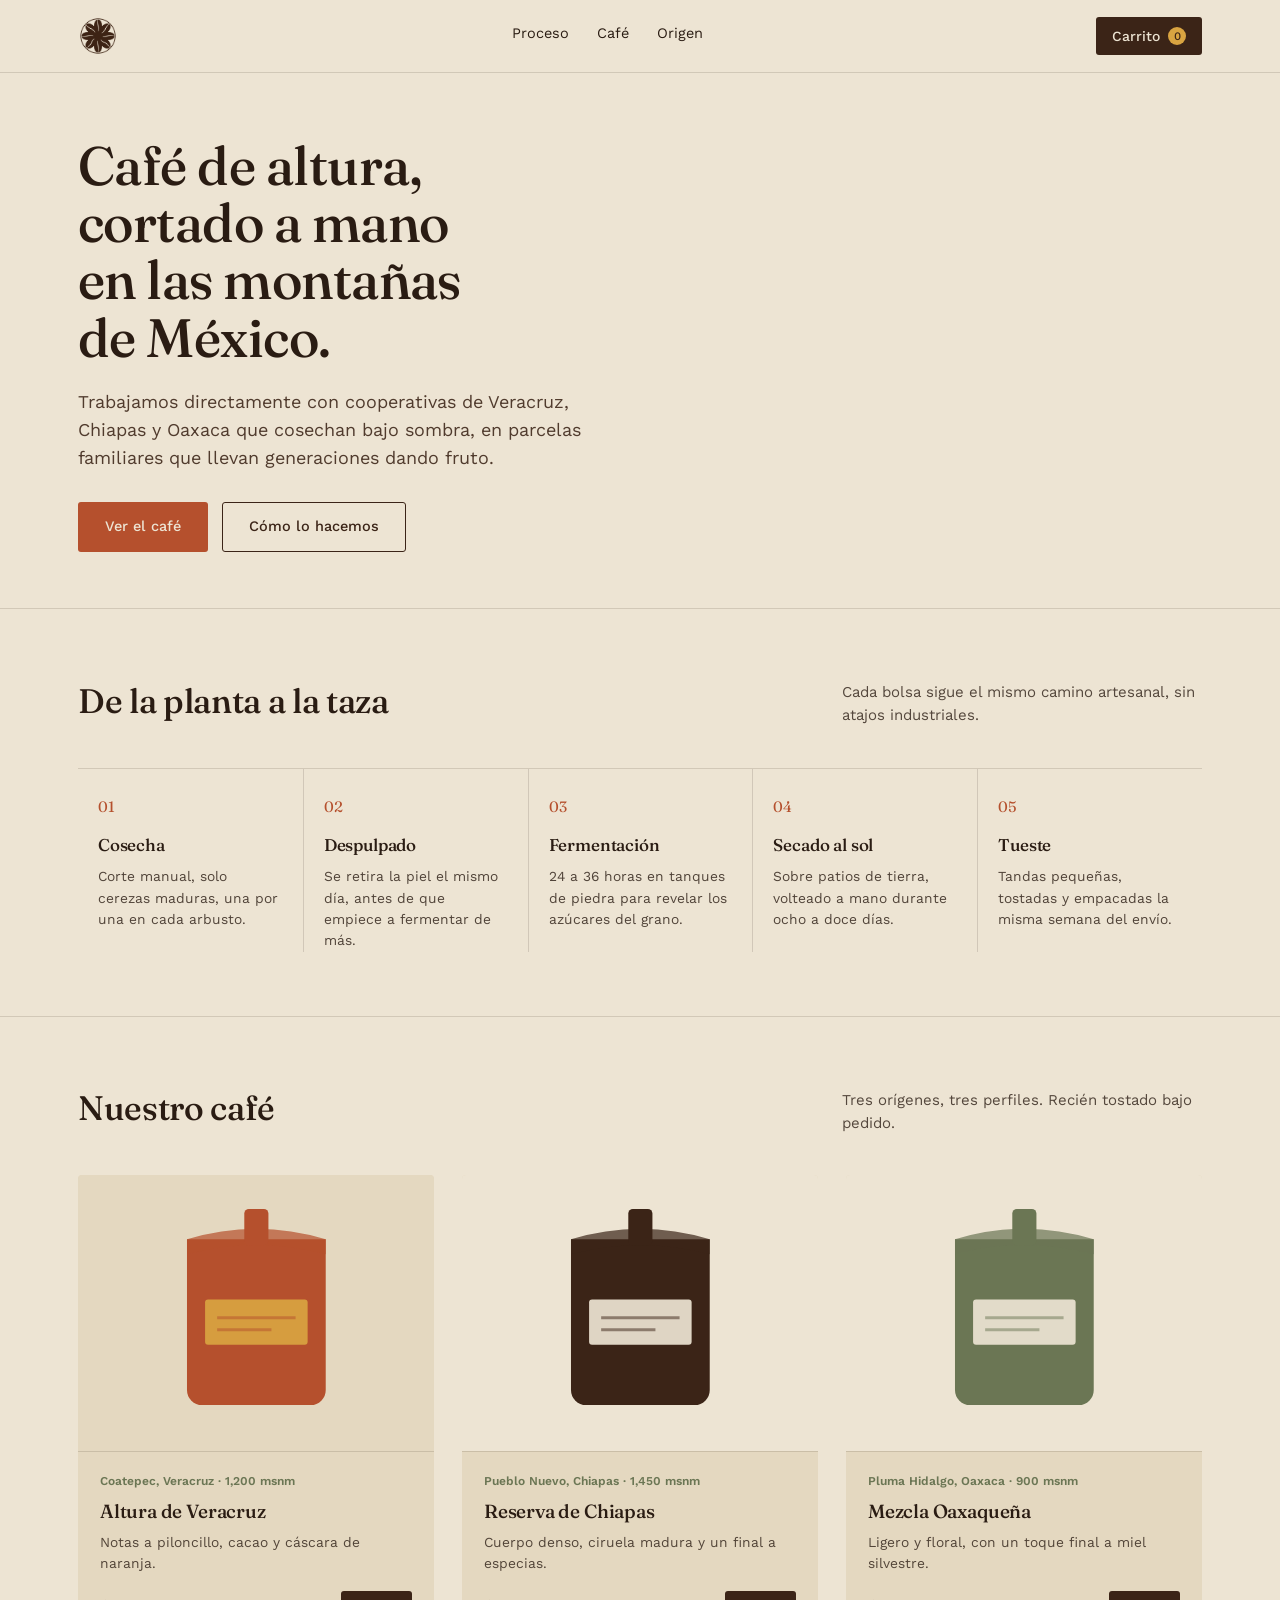
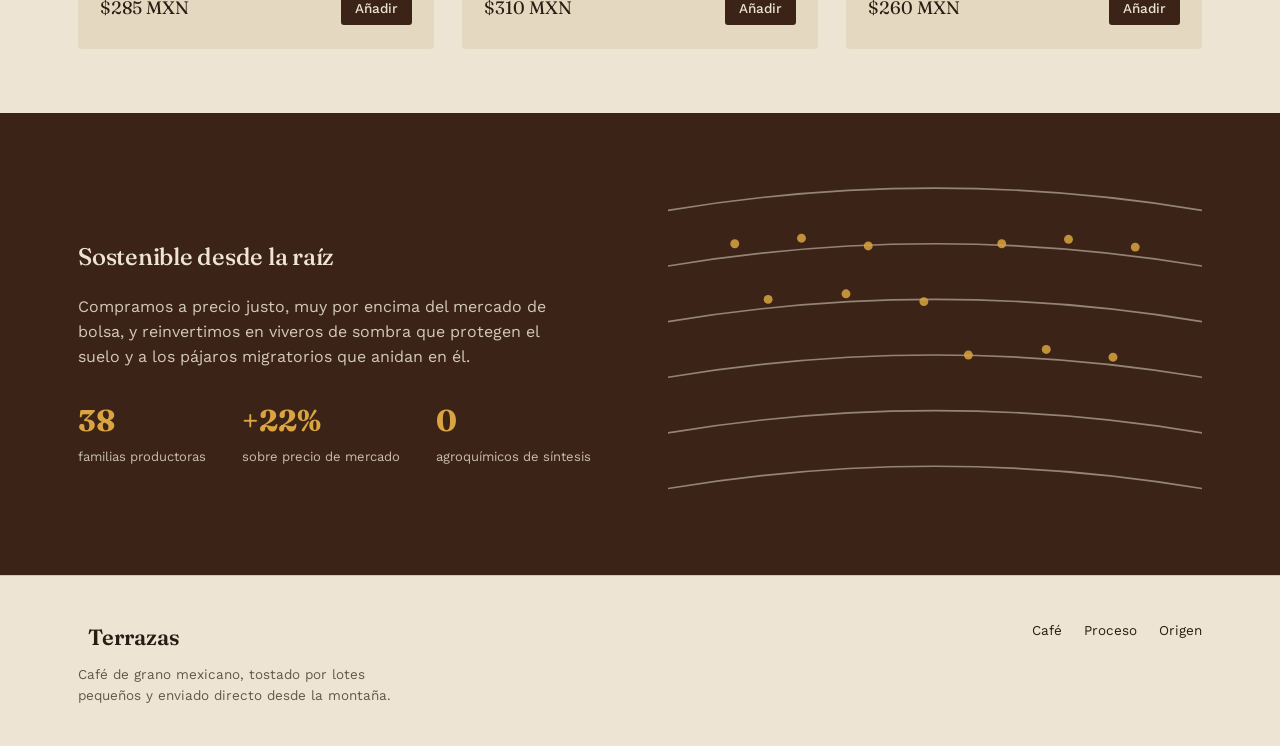
==== index.html @ 00e56173 "primer commit se acrulizan todos los archivos" ====
<!DOCTYPE html>
<html lang="es">
<head>
<meta charset="UTF-8">
<meta name="viewport" content="width=device-width, initial-scale=1, viewport-fit=cover">
<title>Café Lumbre</title>
<link rel="preconnect" href="https://fonts.googleapis.com">
<link rel="preconnect" href="https://fonts.gstatic.com" crossorigin>
<link href="https://fonts.googleapis.com/css2?family=Fraunces:ital,opsz,wght@0,9..144,400;0,9..144,500;0,9..144,600;1,9..144,500&family=Work+Sans:wght@400;500;600&display=swap" rel="stylesheet">
<link rel="stylesheet" href="styles.css">
</head>
<body>

<!----Nav-->
<header>
  <div class="nav">
    <a class="wordmark" href="index.html"><img src="pic/Logo1.png" alt="Terrazas" class="logo-img"></a>
    <nav class="links">
      <a href="html/proceso.html">Proceso</a>
      <a href="html/productos.html">Café</a>
      <a href="html/origen.html">Origen</a>
    </nav>
    <button class="cart-btn" id="openCart" aria-haspopup="dialog">
      Carrito <span class="cart-count" id="cartCount">0</span>
    </button>
  </div>
</header>

<!----Hero-->
<section class="hero">
  <div class="wrap hero-grid">
    <div>
      <h1>Café de altura, cortado a mano en las montañas de México.</h1>
      <p class="lede">Trabajamos directamente con cooperativas de Veracruz, Chiapas y Oaxaca que cosechan bajo sombra, en parcelas familiares que llevan generaciones dando fruto.</p>
      <div class="hero-ctas">
        <a href="html/productos.html" class="btn btn-primary">Ver el café</a>
        <a href="#proceso" class="btn btn-ghost">Cómo lo hacemos</a>
      </div>
    </div>
    <img class="terrain" src="https://i.pinimg.com/1200x/17/e6/44/17e644e3753b3bc26781514708dd3530.jpg" alt="">
  </div>
</section>

<section class="section" id="proceso">
  <div class="wrap">
    <div class="section-head">
      <h2>De la planta a la taza</h2>
      <p>Cada bolsa sigue el mismo camino artesanal, sin atajos industriales.</p>
    </div>
  </div>
  <div class="wrap scrollx">
    <div class="process">
      <div class="step"><span class="num">01</span><h3>Cosecha</h3><p>Corte manual, solo cerezas maduras, una por una en cada arbusto.</p></div>
      <div class="step"><span class="num">02</span><h3>Despulpado</h3><p>Se retira la piel el mismo día, antes de que empiece a fermentar de más.</p></div>
      <div class="step"><span class="num">03</span><h3>Fermentación</h3><p>24 a 36 horas en tanques de piedra para revelar los azúcares del grano.</p></div>
      <div class="step"><span class="num">04</span><h3>Secado al sol</h3><p>Sobre patios de tierra, volteado a mano durante ocho a doce días.</p></div>
      <div class="step"><span class="num">05</span><h3>Tueste</h3><p>Tandas pequeñas, tostadas y empacadas la misma semana del envío.</p></div>
    </div>
  </div>
</section>

<section class="section" id="tienda">
  <div class="wrap">
    <div class="section-head">
      <h2>Nuestro café</h2>
      <p>Tres orígenes, tres perfiles. Recién tostado bajo pedido.</p>
    </div>
    <div class="products" id="productGrid"></div>
  </div>
</section>

<section class="section sustain" id="origen">
  <div class="wrap sustain-grid">
    <div>
      <h2>Sostenible desde la raíz</h2>
      <p>Compramos a precio justo, muy por encima del mercado de bolsa, y reinvertimos en viveros de sombra que protegen el suelo y a los pájaros migratorios que anidan en él.</p>
      <div class="stat-row">
        <div class="stat"><b>38</b><span>familias productoras</span></div>
        <div class="stat"><b>+22%</b><span>sobre precio de mercado</span></div>
        <div class="stat"><b>0</b><span>agroquímicos de síntesis</span></div>
      </div>
    </div>
    <svg class="terraces" viewBox="0 0 480 300" xmlns="http://www.w3.org/2000/svg" role="img" aria-label="Terrazas de cultivo escalonadas">
      <g fill="none" stroke="#EDE4D3" stroke-width="1.5" opacity="0.5">
        <path d="M0 30 Q240 -10 480 30"/>
        <path d="M0 80 Q240 40 480 80"/>
        <path d="M0 130 Q240 90 480 130"/>
        <path d="M0 180 Q240 140 480 180"/>
        <path d="M0 230 Q240 190 480 230"/>
        <path d="M0 280 Q240 240 480 280"/>
      </g>
      <g fill="#D9A441" opacity="0.85">
        <circle cx="60" cy="60" r="4"/><circle cx="120" cy="55" r="4"/><circle cx="180" cy="62" r="4"/>
        <circle cx="90" cy="110" r="4"/><circle cx="160" cy="105" r="4"/><circle cx="230" cy="112" r="4"/>
        <circle cx="300" cy="60" r="4"/><circle cx="360" cy="56" r="4"/><circle cx="420" cy="63" r="4"/>
        <circle cx="270" cy="160" r="4"/><circle cx="340" cy="155" r="4"/><circle cx="400" cy="162" r="4"/>
      </g>
    </svg>
  </div>
</section>

<footer>
  <div class="wrap foot-grid">
    <div>
      <div class="wordmark"><span class="bean"></span>Terrazas</div>
      <p>Café de grano mexicano, tostado por lotes pequeños y enviado directo desde la montaña.</p>
    </div>
    <div class="foot-links">
      <a href="#tienda">Café</a>
      <a href="#proceso">Proceso</a>
      <a href="#origen">Origen</a>
    </div>
  </div>
</footer>

<div class="overlay" id="overlay"></div>
<aside class="drawer" id="drawer" role="dialog" aria-label="Carrito de compras" aria-hidden="true">
  <div class="drawer-head">
    <h3>Tu carrito</h3>
    <button id="closeCart" aria-label="Cerrar carrito">&times;</button>
  </div>
  <div class="drawer-items" id="drawerItems">
    <p class="cart-empty">Tu carrito está vacío.</p>
  </div>
  <div class="drawer-foot">
    <div class="drawer-total"><span>Total</span><b id="drawerTotal">$0 MXN</b></div>
    <button class="checkout-btn" id="checkoutBtn" disabled>Finalizar pedido</button>
    <p class="fine">Envío calculado al finalizar. Tostado la misma semana.</p>
  </div>
</aside>

<script src="script.js"></script>

</body>
</html>
---- styles.css ----
:root {
    --cream: #EDE4D3;
    --cream-2: #E4D8C0;
    --ink: #2A1C13;
    --brown: #3B2417;
    --sienna: #B5502D;
    --marigold: #D9A441;
    --sage: #6B7654;
    --line: rgba(42,28,19,0.14);
    box-sizing: border-box;
    padding-top: env(safe-area-inset-top, 0px);
    padding-bottom: env(safe-area-inset-bottom, 0px);
  }
  *, *::before, *::after { box-sizing: inherit; }
  html { scroll-padding-top: env(safe-area-inset-top, 0px); scroll-behavior: smooth; }
  html, body { height: 100%; }
  body {
    margin: 0;
    background: var(--cream);
    color: var(--ink);
    font-family: 'Work Sans', system-ui, sans-serif;
    font-size: 16px;
    line-height: 1.55;
  }
  h1, h2, h3, .display { font-family: 'Fraunces', Georgia, serif; font-weight: 500; letter-spacing: -0.01em; }
  a { color: inherit; }
  img { max-width: 100%; }
  .wrap { max-width: 1180px; margin: 0 auto; padding: 0 28px; }
  .scrollx { overflow-x: auto; }

  /* Header */
  header {
    position: sticky; top: 0; top: env(safe-area-inset-top, 0px);
    z-index: 40; background: rgba(237,228,211,0.92); backdrop-filter: blur(6px);
    border-bottom: 1px solid var(--line);
  }
  .nav { 
    display: flex; 
    align-items: center; 
    justify-content: space-between; 
    padding: 16px 28px; 
    max-width: 1180px; 
    margin: 0 auto; 
}
  
  .wordmark { 
    font-family: 'Fraunces', serif; 
    font-size: 22px; 
    font-weight: 600; display: 
    flex; align-items: 
    center; 
    gap: 10px; 
}

.logo-img { 
    height: 40px; 
    width: auto; 
    display: block; 
}

  nav.links {
    display: flex; 
    gap: 28px; 
    font-size: 14.5px; 
}

  nav.links a {
    text-decoration: none; 
    border-bottom: 1px solid transparent; 
    padding-bottom: 2px; 
    transition: border-color .2s; 
}

  nav.links a:hover, nav.links a:focus-visible { border-color: var(--sienna); }
  .cart-btn {
    display: flex; align-items: center; gap: 8px; background: var(--brown); color: var(--cream);
    border: none; border-radius: 3px; padding: 10px 16px; font-family: 'Work Sans', sans-serif;
    font-size: 14px; font-weight: 500; cursor: pointer;
  }
  .cart-btn:hover { background: var(--sienna); }
  .cart-count { background: var(--marigold); color: var(--brown); border-radius: 50%; min-width: 18px; height: 18px; font-size: 11.5px; display: inline-flex; align-items: center; justify-content: center; padding: 0 4px; }

  /* Hero */
  .hero { padding: 64px 0 56px; }
  .hero-grid { display: grid; grid-template-columns: 1.05fr 0.95fr; gap: 56px; align-items: center; }
  .hero h1 { font-size: clamp(34px, 4.6vw, 54px); line-height: 1.06; margin: 0 0 22px; max-width: 12ch; }
  .hero p.lede { font-size: 18px; max-width: 46ch; color: var(--brown); opacity: 0.88; margin: 0 0 30px; }
  .hero-ctas { display: flex; gap: 14px; flex-wrap: wrap; }
  .btn { display: inline-block; padding: 13px 26px; border-radius: 3px; font-size: 14.5px; font-weight: 500; text-decoration: none; cursor: pointer; border: 1px solid transparent; font-family: 'Work Sans', sans-serif; }
  .btn-primary { background: var(--sienna); color: var(--cream); }
  .btn-primary:hover { background: #9c4324; }
  .btn-ghost { background: transparent; border-color: var(--brown); color: var(--brown); }
  .btn-ghost:hover { background: var(--brown); color: var(--cream); }
  .terrain { width: 100%; height: auto; }

  /* Section headers */
  .section { padding: 64px 0; border-top: 1px solid var(--line); }
  .section-head { display: flex; justify-content: space-between; align-items: flex-end; gap: 24px; margin-bottom: 40px; flex-wrap: wrap; }
  .section-head h2 { font-size: clamp(26px, 3vw, 34px); margin: 0; max-width: 20ch; }
  .section-head p { max-width: 40ch; margin: 8px 0 0; opacity: 0.78; font-size: 15px; }

  /* Process */
  .process { display: grid; grid-template-columns: repeat(5, 1fr); gap: 0; border-top: 1px solid var(--line); }
  .step { padding: 26px 20px 0; border-left: 1px solid var(--line); position: relative; }
  .step:first-child { border-left: none; }
  .step .num { font-family: 'Fraunces', serif; font-size: 15px; color: var(--sienna); display: block; margin-bottom: 14px; }
  .step h3 { font-size: 17px; margin: 0 0 8px; }
  .step p { font-size: 13.8px; opacity: 0.8; margin: 0; }

  /* Products */
  .products { display: grid; grid-template-columns: repeat(3, 1fr); gap: 28px; }
  .card { background: var(--cream-2); border-radius: 4px; overflow: hidden; display: flex; flex-direction: column; }
  .bag { aspect-ratio: 4/3; position: relative; display: flex; align-items: center; justify-content: center; }
  .bag svg { width: 62%; height: 82%; }
  .card-body { padding: 20px 22px 24px; border-top: 1px solid var(--line); }
  .origin-tag { font-size: 12px; color: var(--sage); font-weight: 600; margin: 0 0 6px; }
  .card h3 { font-size: 19px; margin: 0 0 6px; }
  .card .notes { font-size: 13.8px; opacity: 0.78; margin: 0 0 16px; min-height: 38px; }
  .card-foot { display: flex; align-items: center; justify-content: space-between; }
  .price { font-family: 'Fraunces', serif; font-size: 18px; }
  .add-btn {
    background: var(--brown); color: var(--cream); border: none; border-radius: 3px;
    padding: 9px 14px; font-size: 13.5px; cursor: pointer; font-family: 'Work Sans', sans-serif; font-weight: 500;
  }
  .add-btn:hover { background: var(--sienna); }
  .add-btn:disabled { background: var(--sage); cursor: default; }

  /* Sustainability */
  .sustain { background: var(--brown); color: var(--cream); border-top: none; }
  .sustain-grid { display: grid; grid-template-columns: 1fr 1fr; gap: 56px; align-items: center; }
  .sustain h2 { color: var(--cream); }
  .sustain p { opacity: 0.86; max-width: 48ch; }
  .stat-row { display: flex; gap: 36px; margin-top: 28px; flex-wrap: wrap; }
  .stat b { font-family: 'Fraunces', serif; font-size: 30px; display: block; color: var(--marigold); }
  .stat span { font-size: 13px; opacity: 0.8; }
  .terraces { width: 100%; height: auto; }

  /* Footer */
  footer { padding: 44px 0 40px; border-top: 1px solid var(--line); }
  .foot-grid { display: flex; justify-content: space-between; align-items: flex-start; gap: 24px; flex-wrap: wrap; }
  .foot-grid p { font-size: 13.5px; opacity: 0.7; max-width: 40ch; margin: 10px 0 0; }
  .foot-links { display: flex; gap: 22px; font-size: 13.5px; }
  .foot-links a { text-decoration: none; }
  .foot-links a:hover { color: var(--sienna); }

  /* Cart drawer */
  .overlay {
    position: fixed; inset: 0; background: rgba(42,28,19,0.4); z-index: 50; opacity: 0; pointer-events: none; transition: opacity .25s;
  }
  .overlay.open { opacity: 1; pointer-events: auto; }
  .drawer {
    position: fixed; top: 0; right: -420px; width: 380px; max-width: 90vw; height: 100%;
    background: var(--cream); z-index: 51; box-shadow: -8px 0 24px rgba(0,0,0,0.15);
    display: flex; flex-direction: column; transition: right .3s ease;
    padding-top: env(safe-area-inset-top, 0px); padding-bottom: env(safe-area-inset-bottom, 0px);
  }
  .drawer.open { right: 0; }
  .drawer-head { display: flex; justify-content: space-between; align-items: center; padding: 22px 24px; border-bottom: 1px solid var(--line); }
  .drawer-head h3 { margin: 0; font-size: 20px; }
  .drawer-head button { background: none; border: none; font-size: 22px; cursor: pointer; color: var(--brown); line-height: 1; }
  .drawer-items { flex: 1; overflow-y: auto; padding: 18px 24px; }
  .cart-empty { opacity: 0.6; font-size: 14px; margin-top: 20px; }
  .cart-row { display: flex; justify-content: space-between; gap: 12px; padding: 14px 0; border-bottom: 1px solid var(--line); }
  .cart-row .ci-name { font-size: 14.5px; font-weight: 500; }
  .cart-row .ci-meta { font-size: 12.5px; opacity: 0.65; margin-top: 3px; }
  .qty { display: flex; align-items: center; gap: 8px; margin-top: 6px; }
  .qty button { width: 22px; height: 22px; border: 1px solid var(--line); background: none; border-radius: 3px; cursor: pointer; font-size: 13px; }
  .drawer-foot { padding: 20px 24px; border-top: 1px solid var(--line); }
  .drawer-total { display: flex; justify-content: space-between; font-size: 15px; margin-bottom: 14px; }
  .drawer-total b { font-family: 'Fraunces', serif; font-size: 19px; }
  .checkout-btn { width: 100%; background: var(--sienna); color: var(--cream); border: none; padding: 14px; border-radius: 3px; font-size: 15px; font-weight: 500; cursor: pointer; }
  .checkout-btn:hover { background: #9c4324; }
  .fine { font-size: 12px; opacity: 0.6; margin-top: 10px; text-align: center; }

  :focus-visible { outline: 2px solid var(--sienna); outline-offset: 2px; }

  @media (max-width: 860px) {
    .hero-grid, .sustain-grid { grid-template-columns: 1fr; }
    .hero { padding-top: 36px; }
    .process { grid-template-columns: 1fr 1fr; }
    .step { border-left: none; border-top: 1px solid var(--line); padding-top: 20px; }
    .step:nth-child(odd) { border-left: none; }
    .products { grid-template-columns: 1fr 1fr; }
    nav.links { display: none; }
  }
  @media (max-width: 540px) {
    .process { grid-template-columns: 1fr 1fr; }
    .products { grid-template-columns: 1fr; }
  }

  @media (prefers-reduced-motion: reduce) {
    * { transition: none !important; scroll-behavior: auto !important; }
  }
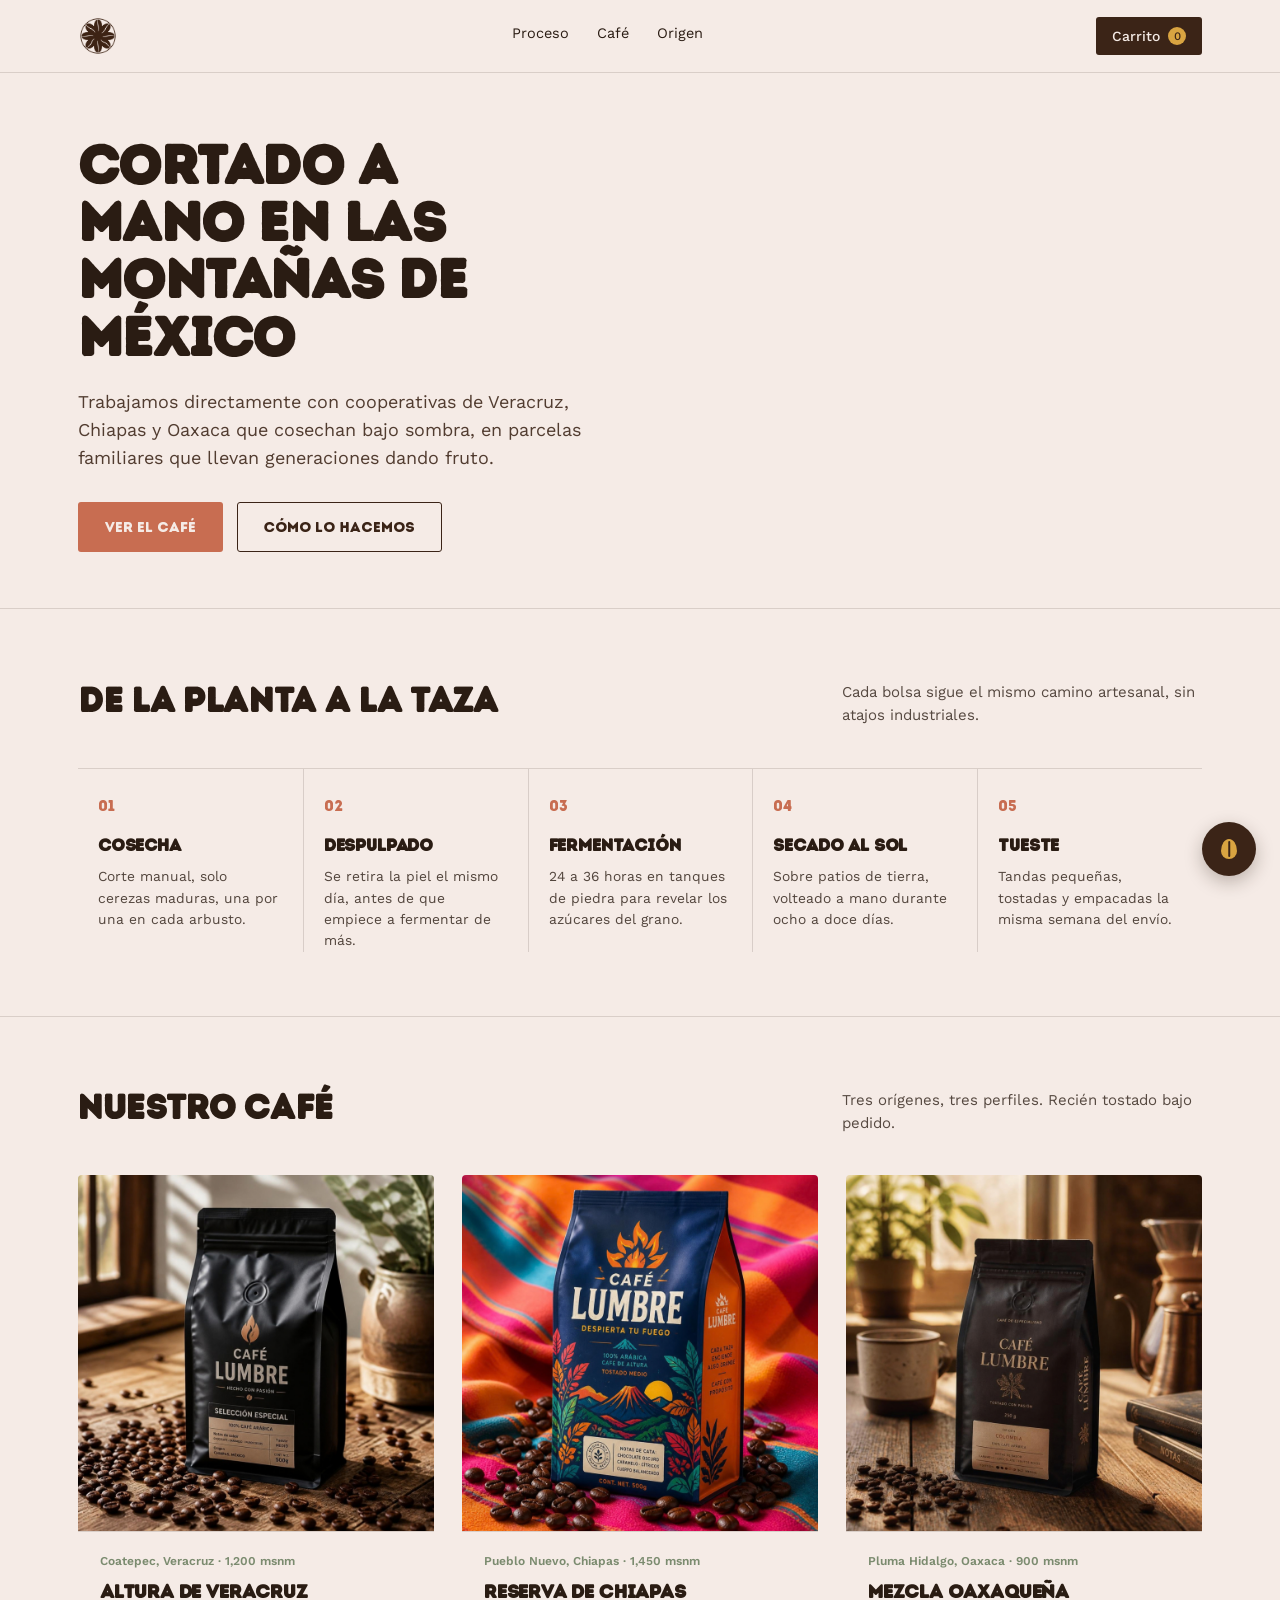
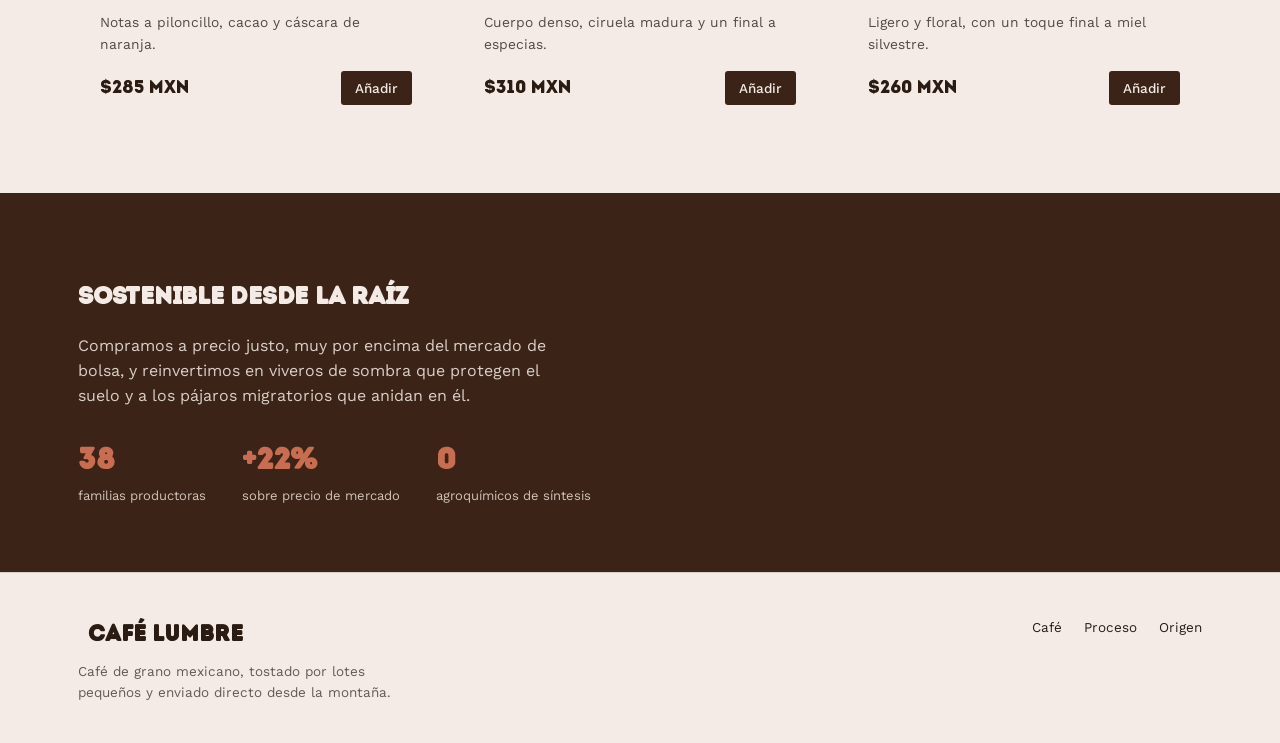
==== commit 5e327ebe: "Se agrega paginas de orige, proceso, pago, fuentes y chatbot" ====
--- a/index.html
+++ b/index.html
@@ -1,135 +1,143 @@
 <!DOCTYPE html>
-<html lang="es">
-<head>
-<meta charset="UTF-8">
-<meta name="viewport" content="width=device-width, initial-scale=1, viewport-fit=cover">
-<title>Café Lumbre</title>
-<link rel="preconnect" href="https://fonts.googleapis.com">
-<link rel="preconnect" href="https://fonts.gstatic.com" crossorigin>
-<link href="https://fonts.googleapis.com/css2?family=Fraunces:ital,opsz,wght@0,9..144,400;0,9..144,500;0,9..144,600;1,9..144,500&family=Work+Sans:wght@400;500;600&display=swap" rel="stylesheet">
-<link rel="stylesheet" href="styles.css">
-</head>
-<body>
+    <html lang="es">
+        <head>
+            <meta charset="UTF-8">
+            <meta name="viewport" content="width=device-width, initial-scale=1, viewport-fit=cover">
+            <title>Café Lumbre</title>
+            <link rel="preconnect" href="https://fonts.googleapis.com">
+            <link rel="preconnect" href="https://fonts.gstatic.com" crossorigin>
+            <link href="https://fonts.googleapis.com/css2?family=Fraunces:ital,opsz,wght@0,9..144,400;0,9..144,500;0,9..144,600;1,9..144,500&family=Work+Sans:wght@400;500;600&display=swap" rel="stylesheet">
+            <link rel="stylesheet" href="styles.css">
+            <link rel="icon" type="image/png" href="pic/Logo1.png">
+        </head>
+        <body>
 
-<!----Nav-->
-<header>
-  <div class="nav">
-    <a class="wordmark" href="index.html"><img src="pic/Logo1.png" alt="Terrazas" class="logo-img"></a>
-    <nav class="links">
-      <a href="html/proceso.html">Proceso</a>
-      <a href="html/productos.html">Café</a>
-      <a href="html/origen.html">Origen</a>
-    </nav>
-    <button class="cart-btn" id="openCart" aria-haspopup="dialog">
-      Carrito <span class="cart-count" id="cartCount">0</span>
-    </button>
-  </div>
-</header>
+        <!----Nav-->
+        <header>
+        <div class="nav">
+            <a class="wordmark" href="index.html"><img src="pic/Logo1.png" alt="Terrazas" class="logo-img"></a>
+            <nav class="links">
+            <a href="html/proceso.html">Proceso</a>
+            <a href="html/productos.html">Café</a>
+            <a href="html/origen.html">Origen</a>
+            </nav>
+            <button class="cart-btn" id="openCart" aria-haspopup="dialog">
+            Carrito <span class="cart-count" id="cartCount">0</span>
+            </button>
+        </div>
+        </header>
 
-<!----Hero-->
-<section class="hero">
-  <div class="wrap hero-grid">
-    <div>
-      <h1>Café de altura, cortado a mano en las montañas de México.</h1>
-      <p class="lede">Trabajamos directamente con cooperativas de Veracruz, Chiapas y Oaxaca que cosechan bajo sombra, en parcelas familiares que llevan generaciones dando fruto.</p>
-      <div class="hero-ctas">
-        <a href="html/productos.html" class="btn btn-primary">Ver el café</a>
-        <a href="#proceso" class="btn btn-ghost">Cómo lo hacemos</a>
-      </div>
-    </div>
-    <img class="terrain" src="https://i.pinimg.com/1200x/17/e6/44/17e644e3753b3bc26781514708dd3530.jpg" alt="">
-  </div>
-</section>
+        <!----Hero-->
+        <section class="hero">
+        <div class="wrap hero-grid">
+            <div>
+            <h1>Cortado a mano en las montañas de México</h1>
+            <p class="lede">Trabajamos directamente con cooperativas de Veracruz, Chiapas y Oaxaca que cosechan bajo sombra, en parcelas familiares que llevan generaciones dando fruto.</p>
+            <div class="hero-ctas">
+                <a href="html/productos.html" class="btn btn-primary">Ver el café</a>
+                <a href="html/proceso.html" class="btn btn-ghost">Cómo lo hacemos</a>
+            </div>
+            </div>
+            <img class="terrain" src="https://i.pinimg.com/1200x/17/e6/44/17e644e3753b3bc26781514708dd3530.jpg" alt="">
+        </div>
+        </section>
 
-<section class="section" id="proceso">
-  <div class="wrap">
-    <div class="section-head">
-      <h2>De la planta a la taza</h2>
-      <p>Cada bolsa sigue el mismo camino artesanal, sin atajos industriales.</p>
-    </div>
-  </div>
-  <div class="wrap scrollx">
-    <div class="process">
-      <div class="step"><span class="num">01</span><h3>Cosecha</h3><p>Corte manual, solo cerezas maduras, una por una en cada arbusto.</p></div>
-      <div class="step"><span class="num">02</span><h3>Despulpado</h3><p>Se retira la piel el mismo día, antes de que empiece a fermentar de más.</p></div>
-      <div class="step"><span class="num">03</span><h3>Fermentación</h3><p>24 a 36 horas en tanques de piedra para revelar los azúcares del grano.</p></div>
-      <div class="step"><span class="num">04</span><h3>Secado al sol</h3><p>Sobre patios de tierra, volteado a mano durante ocho a doce días.</p></div>
-      <div class="step"><span class="num">05</span><h3>Tueste</h3><p>Tandas pequeñas, tostadas y empacadas la misma semana del envío.</p></div>
-    </div>
-  </div>
-</section>
+        <section class="section" id="proceso">
+        <div class="wrap">
+            <div class="section-head">
+            <h2>De la planta a la taza</h2>
+            <p>Cada bolsa sigue el mismo camino artesanal, sin atajos industriales.</p>
+            </div>
+        </div>
+        
+        <div class="wrap scrollx">
+            <div class="process">
+            <div class="step"><span class="num">01</span><h3>Cosecha</h3><p>Corte manual, solo cerezas maduras, una por una en cada arbusto.</p></div>
+            <div class="step"><span class="num">02</span><h3>Despulpado</h3><p>Se retira la piel el mismo día, antes de que empiece a fermentar de más.</p></div>
+            <div class="step"><span class="num">03</span><h3>Fermentación</h3><p>24 a 36 horas en tanques de piedra para revelar los azúcares del grano.</p></div>
+            <div class="step"><span class="num">04</span><h3>Secado al sol</h3><p>Sobre patios de tierra, volteado a mano durante ocho a doce días.</p></div>
+            <div class="step"><span class="num">05</span><h3>Tueste</h3><p>Tandas pequeñas, tostadas y empacadas la misma semana del envío.</p></div>
+            </div>
+        </div>
+        </section>
 
-<section class="section" id="tienda">
-  <div class="wrap">
-    <div class="section-head">
-      <h2>Nuestro café</h2>
-      <p>Tres orígenes, tres perfiles. Recién tostado bajo pedido.</p>
-    </div>
-    <div class="products" id="productGrid"></div>
-  </div>
-</section>
+        <section class="section" id="tienda">
+        <div class="wrap">
+            <div class="section-head">
+            <h2>Nuestro café</h2>
+            <p>Tres orígenes, tres perfiles. Recién tostado bajo pedido.</p>
+            </div>
+            <div class="products" id="productGrid"></div>
+        </div>
+        </section>
 
-<section class="section sustain" id="origen">
-  <div class="wrap sustain-grid">
-    <div>
-      <h2>Sostenible desde la raíz</h2>
-      <p>Compramos a precio justo, muy por encima del mercado de bolsa, y reinvertimos en viveros de sombra que protegen el suelo y a los pájaros migratorios que anidan en él.</p>
-      <div class="stat-row">
-        <div class="stat"><b>38</b><span>familias productoras</span></div>
-        <div class="stat"><b>+22%</b><span>sobre precio de mercado</span></div>
-        <div class="stat"><b>0</b><span>agroquímicos de síntesis</span></div>
-      </div>
-    </div>
-    <svg class="terraces" viewBox="0 0 480 300" xmlns="http://www.w3.org/2000/svg" role="img" aria-label="Terrazas de cultivo escalonadas">
-      <g fill="none" stroke="#EDE4D3" stroke-width="1.5" opacity="0.5">
-        <path d="M0 30 Q240 -10 480 30"/>
-        <path d="M0 80 Q240 40 480 80"/>
-        <path d="M0 130 Q240 90 480 130"/>
-        <path d="M0 180 Q240 140 480 180"/>
-        <path d="M0 230 Q240 190 480 230"/>
-        <path d="M0 280 Q240 240 480 280"/>
-      </g>
-      <g fill="#D9A441" opacity="0.85">
-        <circle cx="60" cy="60" r="4"/><circle cx="120" cy="55" r="4"/><circle cx="180" cy="62" r="4"/>
-        <circle cx="90" cy="110" r="4"/><circle cx="160" cy="105" r="4"/><circle cx="230" cy="112" r="4"/>
-        <circle cx="300" cy="60" r="4"/><circle cx="360" cy="56" r="4"/><circle cx="420" cy="63" r="4"/>
-        <circle cx="270" cy="160" r="4"/><circle cx="340" cy="155" r="4"/><circle cx="400" cy="162" r="4"/>
-      </g>
-    </svg>
-  </div>
-</section>
+        <section class="section sustain" id="origen">
+        <div class="wrap sustain-grid">
+            <div>
+            <h2>Sostenible desde la raíz</h2>
+            <p>Compramos a precio justo, muy por encima del mercado de bolsa, y reinvertimos en viveros de sombra que protegen el suelo y a los pájaros migratorios que anidan en él.</p>
+            <div class="stat-row">
+                <div class="stat"><b>38</b><span>familias productoras</span></div>
+                <div class="stat"><b>+22%</b><span>sobre precio de mercado</span></div>
+                <div class="stat"><b>0</b><span>agroquímicos de síntesis</span></div>
+            </div>
+            </div>
+            <img src="https://i.pinimg.com/1200x/43/48/f4/4348f465239a3641b1f151736eb469ff.jpg" alt="">
+        </div>
+        </section>
 
-<footer>
-  <div class="wrap foot-grid">
-    <div>
-      <div class="wordmark"><span class="bean"></span>Terrazas</div>
-      <p>Café de grano mexicano, tostado por lotes pequeños y enviado directo desde la montaña.</p>
-    </div>
-    <div class="foot-links">
-      <a href="#tienda">Café</a>
-      <a href="#proceso">Proceso</a>
-      <a href="#origen">Origen</a>
-    </div>
-  </div>
-</footer>
+        <!---Footer-->
+        <footer>
+        <div class="wrap foot-grid">
+            <div>
+            <div class="wordmark"><span class="bean"></span>Café Lumbre</div>
+            <p>Café de grano mexicano, tostado por lotes pequeños y enviado directo desde la montaña.</p>
+            </div>
+            <div class="foot-links">
+            <a href="html/productos.html">Café</a>
+            <a href="html/proceso.html">Proceso</a>
+            <a href="html/origen.html">Origen</a>
+            </div>
+        </div>
+        </footer>
 
-<div class="overlay" id="overlay"></div>
-<aside class="drawer" id="drawer" role="dialog" aria-label="Carrito de compras" aria-hidden="true">
-  <div class="drawer-head">
-    <h3>Tu carrito</h3>
-    <button id="closeCart" aria-label="Cerrar carrito">&times;</button>
-  </div>
-  <div class="drawer-items" id="drawerItems">
-    <p class="cart-empty">Tu carrito está vacío.</p>
-  </div>
-  <div class="drawer-foot">
-    <div class="drawer-total"><span>Total</span><b id="drawerTotal">$0 MXN</b></div>
-    <button class="checkout-btn" id="checkoutBtn" disabled>Finalizar pedido</button>
-    <p class="fine">Envío calculado al finalizar. Tostado la misma semana.</p>
-  </div>
-</aside>
+        <div class="overlay" id="overlay"></div>
+        <aside class="drawer" id="drawer" role="dialog" aria-label="Carrito de compras" aria-hidden="true">
+        <div class="drawer-head">
+            <h3>Tu carrito</h3>
+            <button id="closeCart" aria-label="Cerrar carrito">&times;</button>
+        </div>
+        <div class="drawer-items" id="drawerItems">
+            <p class="cart-empty">Tu carrito está vacío.</p>
+        </div>
+        <div class="drawer-foot">
+            <div class="drawer-total"><span>Total</span><b id="drawerTotal">$0 MXN</b></div>
+            <button class="checkout-btn" id="checkoutBtn" disabled>Finalizar pedido</button>
+            <p class="fine">Envío calculado al finalizar.</p>
+        </div>
+        </aside>
 
-<script src="script.js"></script>
+        <!--Chatbot-->
+        <button class="chat-fab" id="openChat" aria-haspopup="dialog" aria-label="Abrir chat">
+        <span class="bean"></span>
+        </button>
+        <aside class="chat-panel" id="chatPanel" role="dialog" aria-label="Chat con Terrazas" aria-hidden="true">
+        <div class="chat-head">
+            <h3>Pregúntale a Terrazas</h3>
+            <button id="closeChat" aria-label="Cerrar chat">&times;</button>
+        </div>
+        <div class="chat-messages" id="chatMessages">
+            <div class="chat-msg bot">¡Hola! Pregúntame sobre nuestros orígenes, el proceso de tueste o cómo hacer tu pedido.</div>
+        </div>
+        <form class="chat-form" id="chatForm">
+            <input type="text" id="chatInput" placeholder="Escribe tu pregunta..." autocomplete="off">
+            <button type="submit" aria-label="Enviar">Enviar</button>
+        </form>
+        </aside>
 
-</body>
-</html>+        <link rel="stylesheet" href="css/chatbot.css">
+        <script src="script.js"></script>
+        <script src="chatbot.js"></script>
+
+        </body>
+    </html>
--- a/styles.css
+++ b/styles.css
@@ -1,19 +1,26 @@
 :root {
-    --cream: #EDE4D3;
-    --cream-2: #E4D8C0;
+    --cream: #f5ebe6;
+    --cream-2: #f5ebe6;
     --ink: #2A1C13;
     --brown: #3B2417;
-    --sienna: #B5502D;
+    --sienna: #c86d51;
     --marigold: #D9A441;
-    --sage: #6B7654;
+    --sage: #7B8B6F;
     --line: rgba(42,28,19,0.14);
     box-sizing: border-box;
     padding-top: env(safe-area-inset-top, 0px);
     padding-bottom: env(safe-area-inset-bottom, 0px);
   }
   *, *::before, *::after { box-sizing: inherit; }
-  html { scroll-padding-top: env(safe-area-inset-top, 0px); scroll-behavior: smooth; }
-  html, body { height: 100%; }
+  d
+  html { 
+    scroll-padding-top: env(safe-area-inset-top, 0px); 
+    scroll-behavior: smooth; }
+
+  html, body { 
+    height: 100%; 
+  }
+  
   body {
     margin: 0;
     background: var(--cream);
@@ -22,18 +29,47 @@
     font-size: 16px;
     line-height: 1.55;
   }
-  h1, h2, h3, .display { font-family: 'Fraunces', Georgia, serif; font-weight: 500; letter-spacing: -0.01em; }
-  a { color: inherit; }
-  img { max-width: 100%; }
-  .wrap { max-width: 1180px; margin: 0 auto; padding: 0 28px; }
-  .scrollx { overflow-x: auto; }
+
+  @font-face {
+    font-family: 'IntroRust';
+    src: url('fonts/IntroRust.ttf') format('truetype');
+    font-weight: 500;
+    font-style: normal;
+  }
+
+  h1, h2, h3, .display {
+    font-family: 'IntroRust';
+    letter-spacing: -0.01em;
+  }
+  
+  a { 
+    color: inherit; 
+  }
+
+  img { 
+    max-width: 100%; 
+  }
+
+  .wrap { 
+    max-width: 1180px; 
+    margin: 0 auto; 
+    padding: 0 28px; 
+  }
+
+  .scrollx { 
+    overflow-x: auto; 
+  }
 
   /* Header */
   header {
-    position: sticky; top: 0; top: env(safe-area-inset-top, 0px);
-    z-index: 40; background: rgba(237,228,211,0.92); backdrop-filter: blur(6px);
+    position: sticky; 
+    top: 0; 
+    top: env(safe-area-inset-top, 0px);
+    z-index: 40; 
+    background: #f5ebe6;
     border-bottom: 1px solid var(--line);
   }
+
   .nav { 
     display: flex; 
     align-items: center; 
@@ -44,7 +80,7 @@
 }
   
   .wordmark { 
-    font-family: 'Fraunces', serif; 
+    font-family: 'IntroRust'; 
     font-size: 22px; 
     font-weight: 600; display: 
     flex; align-items: 
@@ -86,7 +122,19 @@
   .hero h1 { font-size: clamp(34px, 4.6vw, 54px); line-height: 1.06; margin: 0 0 22px; max-width: 12ch; }
   .hero p.lede { font-size: 18px; max-width: 46ch; color: var(--brown); opacity: 0.88; margin: 0 0 30px; }
   .hero-ctas { display: flex; gap: 14px; flex-wrap: wrap; }
-  .btn { display: inline-block; padding: 13px 26px; border-radius: 3px; font-size: 14.5px; font-weight: 500; text-decoration: none; cursor: pointer; border: 1px solid transparent; font-family: 'Work Sans', sans-serif; }
+  
+  .btn { 
+    display: inline-block; 
+    padding: 13px 26px; 
+    border-radius: 3px; 
+    font-size: 14.5px; 
+    font-weight: 500; 
+    text-decoration: none; 
+    cursor: pointer; 
+    border: 1px solid transparent;
+    font-family: 'IntroRust'; 
+  }
+
   .btn-primary { background: var(--sienna); color: var(--cream); }
   .btn-primary:hover { background: #9c4324; }
   .btn-ghost { background: transparent; border-color: var(--brown); color: var(--brown); }
@@ -103,21 +151,37 @@
   .process { display: grid; grid-template-columns: repeat(5, 1fr); gap: 0; border-top: 1px solid var(--line); }
   .step { padding: 26px 20px 0; border-left: 1px solid var(--line); position: relative; }
   .step:first-child { border-left: none; }
-  .step .num { font-family: 'Fraunces', serif; font-size: 15px; color: var(--sienna); display: block; margin-bottom: 14px; }
+  .step .num 
+  { 
+    font-family: 'IntroRust'; 
+    font-size: 15px; 
+    color: var(--sienna); 
+    display: block; 
+    margin-bottom: 14px; 
+  }
+
   .step h3 { font-size: 17px; margin: 0 0 8px; }
   .step p { font-size: 13.8px; opacity: 0.8; margin: 0; }
 
   /* Products */
   .products { display: grid; grid-template-columns: repeat(3, 1fr); gap: 28px; }
   .card { background: var(--cream-2); border-radius: 4px; overflow: hidden; display: flex; flex-direction: column; }
-  .bag { aspect-ratio: 4/3; position: relative; display: flex; align-items: center; justify-content: center; }
+  
+  .bag { 
+    aspect-ratio: 1/1; 
+    position: relative; 
+    display: flex; 
+    align-items: center; 
+    justify-content: center; 
+  }
+
   .bag svg { width: 62%; height: 82%; }
   .card-body { padding: 20px 22px 24px; border-top: 1px solid var(--line); }
   .origin-tag { font-size: 12px; color: var(--sage); font-weight: 600; margin: 0 0 6px; }
   .card h3 { font-size: 19px; margin: 0 0 6px; }
   .card .notes { font-size: 13.8px; opacity: 0.78; margin: 0 0 16px; min-height: 38px; }
   .card-foot { display: flex; align-items: center; justify-content: space-between; }
-  .price { font-family: 'Fraunces', serif; font-size: 18px; }
+  .price { font-family: 'IntroRust', serif; font-size: 18px; }
   .add-btn {
     background: var(--brown); color: var(--cream); border: none; border-radius: 3px;
     padding: 9px 14px; font-size: 13.5px; cursor: pointer; font-family: 'Work Sans', sans-serif; font-weight: 500;
@@ -131,7 +195,7 @@
   .sustain h2 { color: var(--cream); }
   .sustain p { opacity: 0.86; max-width: 48ch; }
   .stat-row { display: flex; gap: 36px; margin-top: 28px; flex-wrap: wrap; }
-  .stat b { font-family: 'Fraunces', serif; font-size: 30px; display: block; color: var(--marigold); }
+  .stat b { font-family: 'IntroRust', serif; font-size: 30px; display: block; color: var(--sienna); }
   .stat span { font-size: 13px; opacity: 0.8; }
   .terraces { width: 100%; height: auto; }
 
@@ -166,10 +230,34 @@
   .qty { display: flex; align-items: center; gap: 8px; margin-top: 6px; }
   .qty button { width: 22px; height: 22px; border: 1px solid var(--line); background: none; border-radius: 3px; cursor: pointer; font-size: 13px; }
   .drawer-foot { padding: 20px 24px; border-top: 1px solid var(--line); }
-  .drawer-total { display: flex; justify-content: space-between; font-size: 15px; margin-bottom: 14px; }
-  .drawer-total b { font-family: 'Fraunces', serif; font-size: 19px; }
-  .checkout-btn { width: 100%; background: var(--sienna); color: var(--cream); border: none; padding: 14px; border-radius: 3px; font-size: 15px; font-weight: 500; cursor: pointer; }
-  .checkout-btn:hover { background: #9c4324; }
+  
+  .drawer-total { 
+    display: flex; 
+    justify-content: space-between; 
+    font-size: 15px; 
+    margin-bottom: 14px; 
+  }
+  
+  .drawer-total b { font-family: 'IntroRust'; 
+    font-size: 19px; 
+  }
+
+  .checkout-btn { 
+    width: 100%; 
+    background: var(--sienna); 
+    color: var(--cream); 
+    border: none; 
+    padding: 14px; 
+    border-radius: 3px; 
+    font-size: 15px; 
+    font-weight: 500; 
+    cursor: pointer; 
+  }
+
+  .checkout-btn:hover { 
+    background: #c86d51; 
+  }
+
   .fine { font-size: 12px; opacity: 0.6; margin-top: 10px; text-align: center; }
 
   :focus-visible { outline: 2px solid var(--sienna); outline-offset: 2px; }
--- a/css/chatbot.css
+++ b/css/chatbot.css
@@ -0,0 +1,59 @@
+.chat-fab {
+  position: fixed; bottom: 24px; right: 24px;
+  bottom: calc(24px + env(safe-area-inset-bottom, 0px));
+  width: 54px; height: 54px; border-radius: 50%;
+  background: var(--brown); border: none; cursor: pointer;
+  display: flex; align-items: center; justify-content: center;
+  box-shadow: 0 6px 18px rgba(42,28,19,0.28);
+  z-index: 45;
+}
+.chat-fab:hover { background: var(--sienna); }
+.chat-fab .bean {
+  width: 16px; height: 20px; border-radius: 50% 50% 50% 50% / 60% 60% 40% 40%;
+  background: var(--marigold); position: relative; display: block;
+}
+.chat-fab .bean::after {
+  content: ""; position: absolute; left: 50%; top: 8%; width: 1.5px; height: 84%;
+  background: var(--brown); transform: translateX(-50%); border-radius: 2px;
+}
+
+.chat-panel {
+  position: fixed; right: 24px; bottom: 92px;
+  bottom: calc(92px + env(safe-area-inset-bottom, 0px));
+  width: 340px; max-width: calc(100vw - 48px); height: 440px; max-height: 70vh;
+  background: var(--cream); border-radius: 8px; z-index: 46;
+  box-shadow: 0 12px 32px rgba(42,28,19,0.28);
+  display: flex; flex-direction: column; overflow: hidden;
+  transform: translateY(12px) scale(0.98); opacity: 0; pointer-events: none;
+  transition: transform .2s ease, opacity .2s ease;
+}
+.chat-panel.open { transform: translateY(0) scale(1); opacity: 1; pointer-events: auto; }
+
+.chat-head { display: flex; justify-content: space-between; align-items: center; padding: 16px 18px; border-bottom: 1px solid var(--line); background: var(--cream-2); }
+.chat-head h3 { margin: 0; font-size: 15.5px; font-family: 'Fraunces', serif; font-weight: 500; }
+.chat-head button { background: none; border: none; font-size: 20px; cursor: pointer; color: var(--brown); line-height: 1; }
+
+.chat-messages { flex: 1; overflow-y: auto; padding: 16px 18px; display: flex; flex-direction: column; gap: 10px; }
+.chat-msg { max-width: 84%; padding: 9px 12px; border-radius: 10px; font-size: 13.8px; line-height: 1.45; }
+.chat-msg.bot { background: var(--cream-2); align-self: flex-start; border-bottom-left-radius: 3px; }
+.chat-msg.user { background: var(--brown); color: var(--cream); align-self: flex-end; border-bottom-right-radius: 3px; }
+.chat-msg.typing { opacity: 0.6; font-style: italic; }
+.chat-msg.error { background: transparent; color: var(--sienna); font-size: 12.5px; }
+
+.chat-form { display: flex; gap: 8px; padding: 12px; border-top: 1px solid var(--line); }
+.chat-form input {
+  flex: 1; border: 1px solid var(--line); border-radius: 5px; padding: 9px 11px;
+  font-family: 'Work Sans', sans-serif; font-size: 13.5px; background: #fff; color: var(--ink);
+}
+.chat-form input:focus-visible { outline: 2px solid var(--sienna); outline-offset: 1px; }
+.chat-form button {
+  background: var(--sienna); color: var(--cream); border: none; border-radius: 5px;
+  padding: 9px 14px; font-size: 13px; font-weight: 500; cursor: pointer; font-family: 'Work Sans', sans-serif;
+}
+.chat-form button:hover { background: #9c4324; }
+.chat-form button:disabled { background: var(--sage); cursor: default; }
+
+@media (max-width: 480px) {
+  .chat-panel { right: 12px; left: 12px; width: auto; bottom: 84px; }
+  .chat-fab { right: 16px; }
+}
